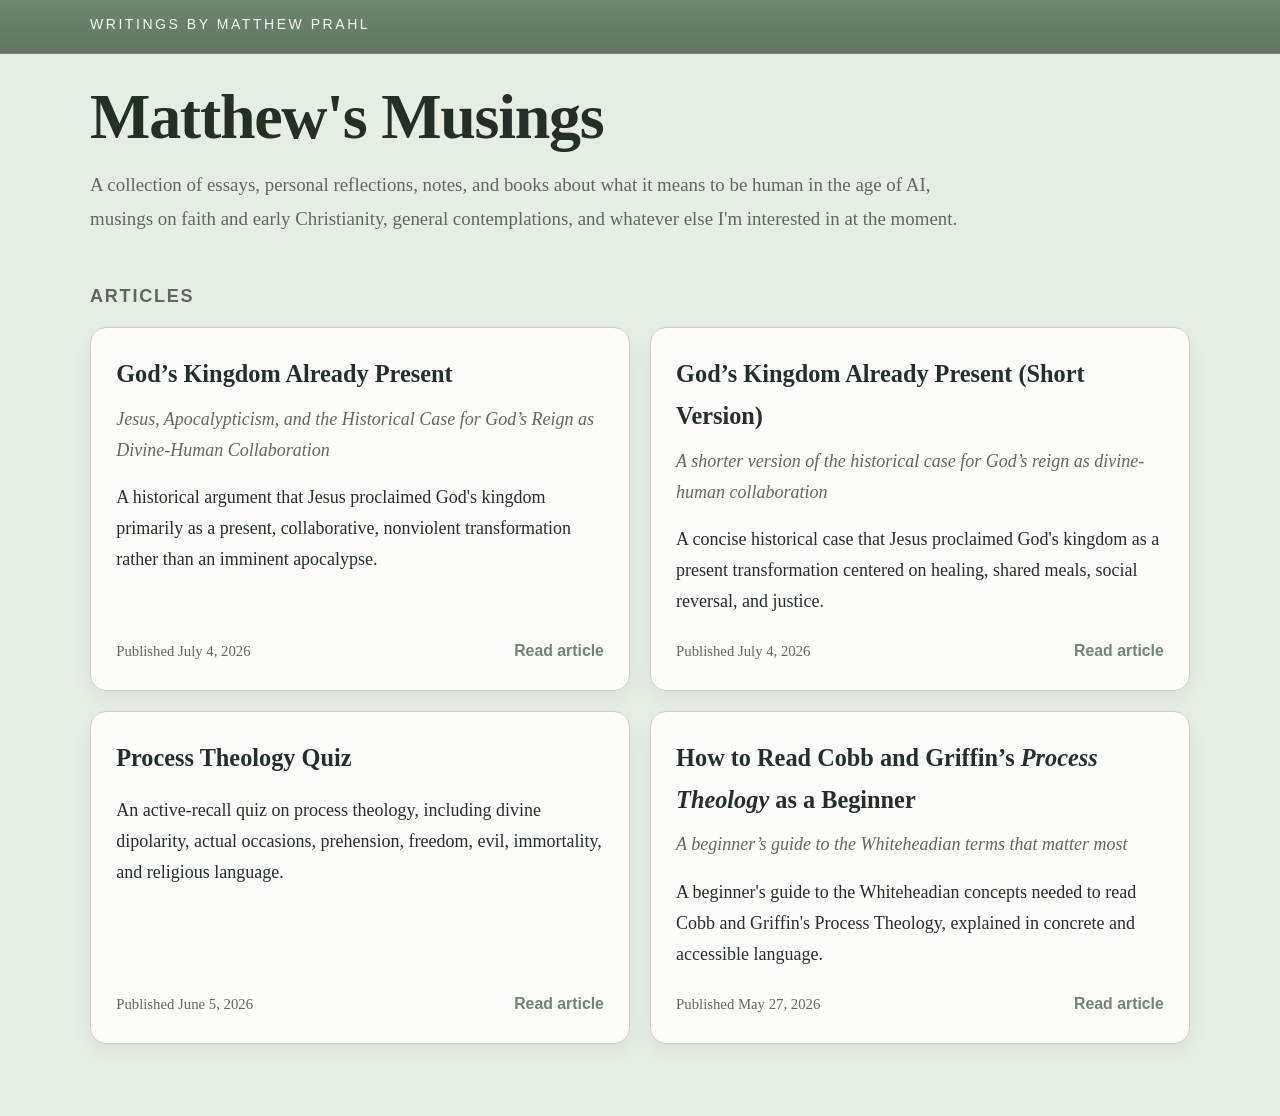
==== docs/index.html @ 1c62c640 "Initial commit Signed-off-by: mprahl <mprahl@users.noreply.github.com>" ====
<!doctype html>
<html lang="en">
  <head>
    <meta charset="utf-8">
    <meta name="viewport" content="width=device-width, initial-scale=1">
    <title>Matthew&#x27;s Musings</title>
    <meta name="description" content="A collection of essays, personal reflections, notes, and books about what it means to be human in the age of AI, musings on faith and early Christianity, general contemplations, and whatever else I&#x27;m interested in at the moment.">
    <meta property="og:title" content="Matthew&#x27;s Musings">
    <meta property="og:description" content="A collection of essays, personal reflections, notes, and books about what it means to be human in the age of AI, musings on faith and early Christianity, general contemplations, and whatever else I&#x27;m interested in at the moment.">
    <meta property="og:url" content="https://essays.mprahl.com/">
    <meta property="og:type" content="website">
    <meta property="og:site_name" content="Matthew&#x27;s Musings">
    <meta property="og:image" content="https://essays.mprahl.com/assets/social-card.png">
    <meta property="og:image:secure_url" content="https://essays.mprahl.com/assets/social-card.png">
    <meta property="og:image:type" content="image/png">
    <meta property="og:image:width" content="1200">
    <meta property="og:image:height" content="630">
    <meta property="og:image:alt" content="Matthew&#x27;s Musings">
    <meta name="twitter:card" content="summary_large_image">
    <meta name="twitter:title" content="Matthew&#x27;s Musings">
    <meta name="twitter:description" content="A collection of essays, personal reflections, notes, and books about what it means to be human in the age of AI, musings on faith and early Christianity, general contemplations, and whatever else I&#x27;m interested in at the moment.">
    <meta name="twitter:image" content="https://essays.mprahl.com/assets/social-card.png">
    <meta name="twitter:image:alt" content="Matthew&#x27;s Musings">
    <link rel="canonical" href="https://essays.mprahl.com/">
    <link rel="alternate" type="application/rss+xml" title="Matthew&#x27;s Musings" href="https://essays.mprahl.com/rss.xml">
    <link rel="stylesheet" href="assets/site.css">
  </head>
  <body>
    <header class="site-header">
      <div class="site-masthead">
        <div class="site-shell">
          <div class="eyebrow"><a class="eyebrow-link" href="/">Writings by Matthew Prahl</a></div>
        </div>
      </div>
      <div class="site-shell">
        <h1>Matthew&#x27;s Musings</h1>
        <p class="tagline">A collection of essays, personal reflections, notes, and books about what it means to be human in the age of AI, musings on faith and early Christianity, general contemplations, and whatever else I&#x27;m interested in at the moment.</p>
      </div>
    </header>
    <main class="site-shell home-grid">
      <section class="home-section">
        <h2>Articles</h2>
        <div class="essay-list">
          <a class="tile" href="essays/kingdom-of-god-essay.html">
  <h3>God&rsquo;s Kingdom Already Present</h3>
  <p class="tile-subtitle">Jesus, Apocalypticism, and the Historical Case for God&rsquo;s Reign as Divine-Human Collaboration</p>
  <p class="tile-summary">A historical argument that Jesus proclaimed God&#x27;s kingdom primarily as a present, collaborative, nonviolent transformation rather than an imminent apocalypse.</p>
  <div class="tile-footer">
    <span class="tile-meta">Published <time datetime="2026-07-04">July 4, 2026</time></span>
    <span class="tile-link">Read article</span>
  </div>
</a>
<a class="tile" href="essays/kingdom-of-god-short-essay.html">
  <h3>God&rsquo;s Kingdom Already Present (Short Version)</h3>
  <p class="tile-subtitle">A shorter version of the historical case for God&rsquo;s reign as divine-human collaboration</p>
  <p class="tile-summary">A concise historical case that Jesus proclaimed God&#x27;s kingdom as a present transformation centered on healing, shared meals, social reversal, and justice.</p>
  <div class="tile-footer">
    <span class="tile-meta">Published <time datetime="2026-07-04">July 4, 2026</time></span>
    <span class="tile-link">Read article</span>
  </div>
</a>
<a class="tile" href="essays/process-theology-quiz.html">
  <h3>Process Theology Quiz</h3>
  
  <p class="tile-summary">An active-recall quiz on process theology, including divine dipolarity, actual occasions, prehension, freedom, evil, immortality, and religious language.</p>
  <div class="tile-footer">
    <span class="tile-meta">Published <time datetime="2026-06-05">June 5, 2026</time></span>
    <span class="tile-link">Read article</span>
  </div>
</a>
<a class="tile" href="essays/how-to-read-cobb-process-theology.html">
  <h3>How to Read Cobb and Griffin&rsquo;s <em>Process Theology</em> as a Beginner</h3>
  <p class="tile-subtitle">A beginner&rsquo;s guide to the Whiteheadian terms that matter most</p>
  <p class="tile-summary">A beginner&#x27;s guide to the Whiteheadian concepts needed to read Cobb and Griffin&#x27;s Process Theology, explained in concrete and accessible language.</p>
  <div class="tile-footer">
    <span class="tile-meta">Published <time datetime="2026-05-27">May 27, 2026</time></span>
    <span class="tile-link">Read article</span>
  </div>
</a>
        </div>
      </section>
    </main>
  </body>
</html>
---- docs/assets/site.css ----
:root {
  --bg: #e5eee3;
  --surface: #f6f8f2;
  --surface-strong: #fcfdf9;
  --text: #223028;
  --muted: #5f685f;
  --border: #d4cec2;
  --accent: #6f8671;
  --accent-hover: #5a6f5c;
  --accent-soft: #d7e0d2;
  --accent-warm: #c79a7c;
  --code-bg: #f2ece2;
  --shadow: rgba(34, 48, 40, 0.08);
  --ui-font: -apple-system, BlinkMacSystemFont, "Segoe UI", sans-serif;
  --body-font: Georgia, Cambria, "Times New Roman", Times, serif;
}

* {
  box-sizing: border-box;
}

html {
  font-size: 18px;
}

body {
  margin: 0;
  color: var(--text);
  background: var(--bg);
  font-family: var(--body-font);
  line-height: 1.72;
}

a {
  color: var(--accent);
  text-decoration-thickness: 1px;
  text-underline-offset: 0.14em;
}

a:hover {
  color: var(--accent-hover);
}

img {
  max-width: 100%;
}

.site-shell {
  width: min(1100px, calc(100% - 2rem));
  margin: 0 auto;
}

.site-header {
  padding: 0 0 2rem;
}

.site-masthead {
  margin-bottom: 1.6rem;
  background: linear-gradient(180deg, #6f8671 0%, #5f755f 100%);
  box-shadow: inset 0 -1px 0 rgba(251, 248, 242, 0.16);
}

.site-masthead .site-shell {
  display: flex;
  align-items: center;
  min-height: 3rem;
}

.site-header .site-shell {
  padding-bottom: 0.5rem;
}

.site-header h1 {
  margin-top: 1.6rem;
  color: var(--text);
}

.site-masthead .eyebrow {
  display: block;
  margin-bottom: 0;
  color: #f4f7f1;
  line-height: 1;
  transform: translateY(2px);
}

.site-masthead .eyebrow-link {
  color: inherit;
  text-decoration: none;
}

.site-masthead .eyebrow-link:hover {
  color: inherit;
  text-decoration: underline;
}

.site-header .tagline {
  max-width: 50rem;
  color: var(--muted);
}

.site-header h1,
.essay-header h1 {
  margin: 0;
  font-size: clamp(2.4rem, 5vw, 3.8rem);
  line-height: 1.05;
  letter-spacing: -0.02em;
}

.eyebrow,
.nav-link,
.essay-meta,
.footer-note,
.tile-link {
  font-family: var(--ui-font);
}

.eyebrow {
  margin-bottom: 0.85rem;
  color: var(--muted);
  font-size: 0.78rem;
  letter-spacing: 0.18em;
  text-transform: uppercase;
}

.tagline {
  max-width: 50rem;
  margin: 1rem 0 0;
  color: var(--muted);
  font-size: 1.05rem;
  line-height: 1.8;
}

.home-grid {
  padding: 0 0 4rem;
}

.home-section h2 {
  margin-top: 0;
  font-size: 1rem;
  font-family: var(--ui-font);
  letter-spacing: 0.1em;
  text-transform: uppercase;
  color: var(--muted);
}

.tile p:last-child,
.essay-body > *:last-child {
  margin-bottom: 0;
}

.essay-list {
  display: grid;
  grid-template-columns: repeat(2, minmax(0, 1fr));
  gap: 1.1rem;
}

.tile {
  display: flex;
  flex-direction: column;
  padding: 1.4rem;
  background: var(--surface-strong);
  border: 1px solid var(--border);
  border-radius: 16px;
  text-decoration: none;
  box-shadow: 0 8px 24px rgba(36, 28, 24, 0.05);
  transition: transform 150ms ease, box-shadow 150ms ease, border-color 150ms ease,
    background-color 150ms ease;
}

.tile:hover {
  transform: translateY(-2px);
  background: var(--surface);
  border-color: var(--accent-soft);
  box-shadow: 0 14px 32px rgba(36, 28, 24, 0.08);
}

.tile h3 {
  margin: 0;
  font-size: 1.35rem;
  color: var(--text);
}

.tile-subtitle {
  margin: 0.5rem 0 0;
  color: var(--muted);
  font-style: italic;
}

.tile-meta {
  margin: 0;
  color: var(--muted);
  font-size: 0.82rem;
}

.tile-summary {
  margin: 0.9rem 0 0;
  color: var(--text);
}

.tile-footer {
  display: flex;
  align-items: baseline;
  justify-content: space-between;
  gap: 1rem;
  margin-top: auto;
  padding-top: 1.15rem;
}

.tile-link {
  display: inline-block;
  color: var(--accent);
  font-size: 0.88rem;
  font-weight: 600;
  white-space: nowrap;
}

.essay-page {
  padding: 1rem 0 4rem;
}

.essay-nav {
  margin-bottom: 2rem;
}

.nav-link {
  color: var(--muted);
  font-size: 0.92rem;
  text-decoration: none;
}

.nav-link:hover {
  color: var(--accent);
}

.essay-card {
  width: min(100%, 88ch);
  margin: 0 auto;
  padding: 2.5rem min(6vw, 3rem);
  background: var(--surface-strong);
  border: 1px solid var(--border);
  border-radius: 22px;
  box-shadow: 0 14px 38px var(--shadow);
}

.essay-header {
  padding-bottom: 1.75rem;
  margin-bottom: 2rem;
  border-bottom: 1px solid var(--border);
}

.essay-subtitle {
  margin: 1rem 0 0;
  color: var(--muted);
  font-size: 1.1rem;
  font-style: italic;
}

.essay-meta {
  margin-top: 1rem;
  color: var(--muted);
  font-size: 0.92rem;
}

.essay-body h2,
.essay-body h3,
.essay-body h4 {
  font-family: var(--ui-font);
  line-height: 1.25;
  letter-spacing: -0.01em;
}

.essay-body h2 {
  margin-top: 2.4rem;
  margin-bottom: 0.8rem;
  font-size: 1.45rem;
}

.essay-body h3 {
  margin-top: 1.9rem;
  margin-bottom: 0.55rem;
  font-size: 1.12rem;
}

.essay-body p,
.essay-body ul,
.essay-body ol,
.essay-body blockquote {
  margin: 1rem 0;
}

.essay-body blockquote {
  padding-left: 1rem;
  border-left: 3px solid var(--accent-warm);
  color: var(--muted);
}

.essay-body hr {
  margin: 2.2rem 0;
  border: 0;
  border-top: 1px solid var(--border);
}

.essay-body code {
  padding: 0.1rem 0.28rem;
  background: var(--code-bg);
  border-radius: 4px;
  font-size: 0.9em;
}

.essay-body pre {
  overflow-x: auto;
  padding: 1rem;
  background: var(--code-bg);
  border-radius: 10px;
}

.essay-body pre code {
  padding: 0;
  background: transparent;
}

.footer-note {
  margin-top: 2rem;
  color: var(--muted);
  font-size: 0.86rem;
}

@media (max-width: 900px) {
  .home-grid {
    padding-bottom: 3rem;
  }

  .essay-list {
    grid-template-columns: 1fr;
  }
}

@media (max-width: 640px) {
  html {
    font-size: 17px;
  }

  .site-header {
    padding-bottom: 1.6rem;
  }

  .essay-card {
    padding: 1.6rem 1.2rem;
    border-radius: 18px;
  }
}
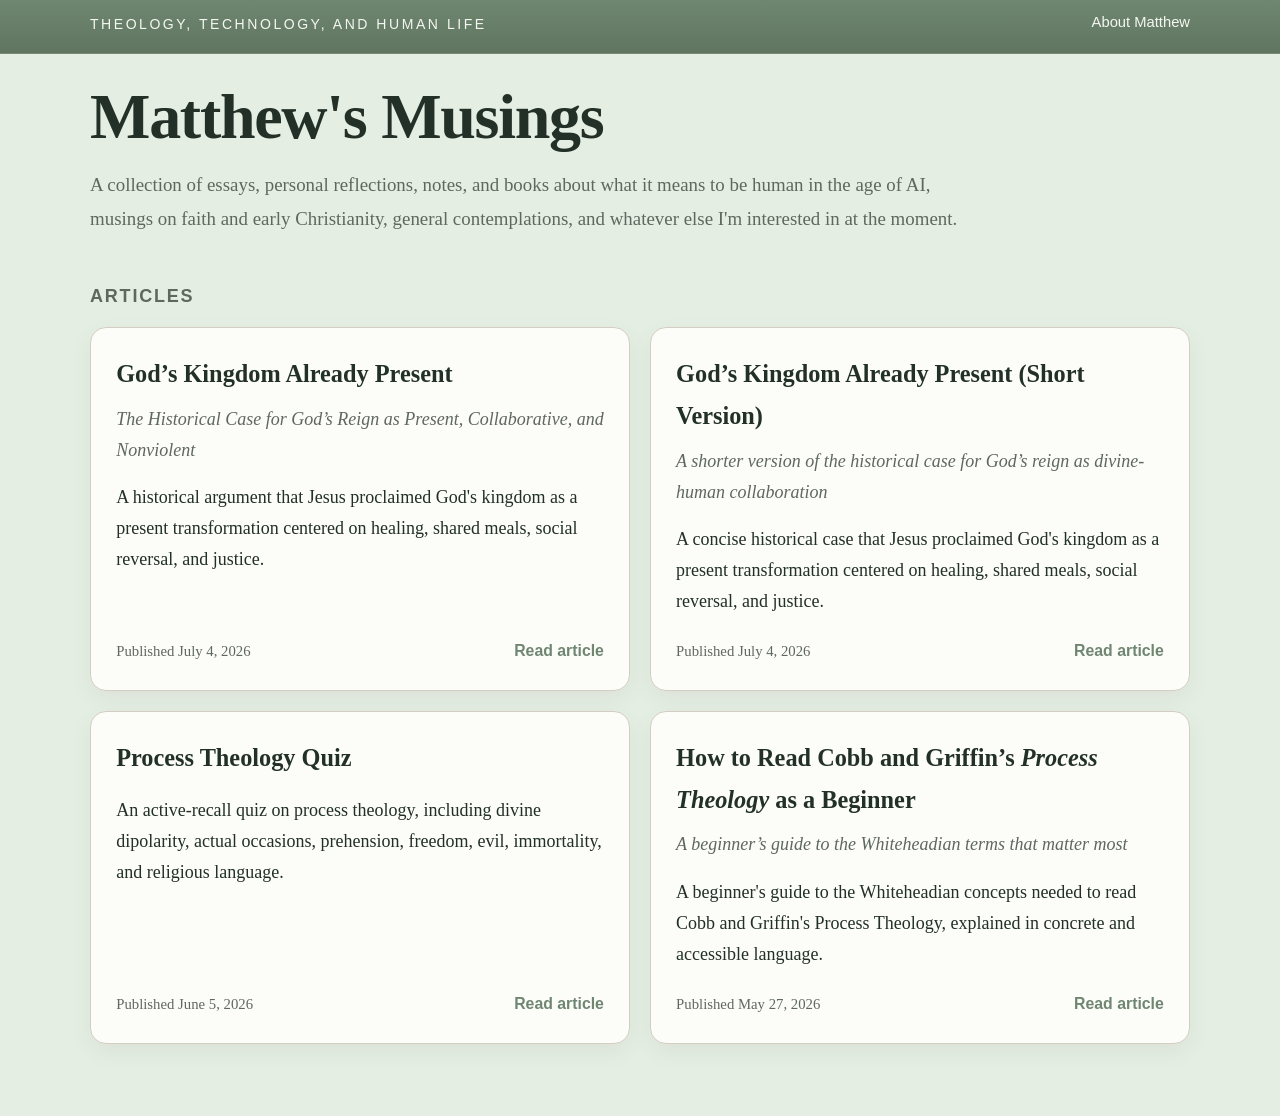
==== commit 8859ecbb: "Initial commit Signed-off-by: mprahl <mprahl@users.noreply.github.com>" ====
--- a/docs/index.html
+++ b/docs/index.html
@@ -3,9 +3,9 @@
   <head>
     <meta charset="utf-8">
     <meta name="viewport" content="width=device-width, initial-scale=1">
-    <title>Matthew&#x27;s Musings</title>
+    <title>Matthew Prahl | Essays on Theology, Technology, and Human Life</title>
     <meta name="description" content="A collection of essays, personal reflections, notes, and books about what it means to be human in the age of AI, musings on faith and early Christianity, general contemplations, and whatever else I&#x27;m interested in at the moment.">
-    <meta property="og:title" content="Matthew&#x27;s Musings">
+    <meta property="og:title" content="Matthew Prahl | Essays on Theology, Technology, and Human Life">
     <meta property="og:description" content="A collection of essays, personal reflections, notes, and books about what it means to be human in the age of AI, musings on faith and early Christianity, general contemplations, and whatever else I&#x27;m interested in at the moment.">
     <meta property="og:url" content="https://essays.mprahl.com/">
     <meta property="og:type" content="website">
@@ -17,7 +17,7 @@
     <meta property="og:image:height" content="630">
     <meta property="og:image:alt" content="Matthew&#x27;s Musings">
     <meta name="twitter:card" content="summary_large_image">
-    <meta name="twitter:title" content="Matthew&#x27;s Musings">
+    <meta name="twitter:title" content="Matthew Prahl | Essays on Theology, Technology, and Human Life">
     <meta name="twitter:description" content="A collection of essays, personal reflections, notes, and books about what it means to be human in the age of AI, musings on faith and early Christianity, general contemplations, and whatever else I&#x27;m interested in at the moment.">
     <meta name="twitter:image" content="https://essays.mprahl.com/assets/social-card.png">
     <meta name="twitter:image:alt" content="Matthew&#x27;s Musings">
@@ -29,7 +29,8 @@
     <header class="site-header">
       <div class="site-masthead">
         <div class="site-shell">
-          <div class="eyebrow"><a class="eyebrow-link" href="/">Writings by Matthew Prahl</a></div>
+          <div class="eyebrow"><a class="eyebrow-link" href="/">Theology, Technology, and Human Life</a></div>
+          <a class="masthead-about" href="/about.html">About Matthew</a>
         </div>
       </div>
       <div class="site-shell">
@@ -43,8 +44,8 @@
         <div class="essay-list">
           <a class="tile" href="essays/kingdom-of-god-essay.html">
   <h3>God&rsquo;s Kingdom Already Present</h3>
-  <p class="tile-subtitle">Jesus, Apocalypticism, and the Historical Case for God&rsquo;s Reign as Divine-Human Collaboration</p>
-  <p class="tile-summary">A historical argument that Jesus proclaimed God&#x27;s kingdom primarily as a present, collaborative, nonviolent transformation rather than an imminent apocalypse.</p>
+  <p class="tile-subtitle">The Historical Case for God&rsquo;s Reign as Present, Collaborative, and Nonviolent</p>
+  <p class="tile-summary">A historical argument that Jesus proclaimed God&#x27;s kingdom as a present transformation centered on healing, shared meals, social reversal, and justice.</p>
   <div class="tile-footer">
     <span class="tile-meta">Published <time datetime="2026-07-04">July 4, 2026</time></span>
     <span class="tile-link">Read article</span>
--- a/docs/assets/site.css
+++ b/docs/assets/site.css
@@ -63,6 +63,8 @@
 .site-masthead .site-shell {
   display: flex;
   align-items: center;
+  justify-content: space-between;
+  gap: 1.5rem;
   min-height: 3rem;
 }
 
@@ -93,6 +95,19 @@
   text-decoration: underline;
 }
 
+.masthead-about {
+  flex: 0 0 auto;
+  color: #f4f7f1;
+  font-family: var(--ui-font);
+  font-size: 0.82rem;
+  text-decoration: none;
+}
+
+.masthead-about:hover {
+  color: #f4f7f1;
+  text-decoration: underline;
+}
+
 .site-header .tagline {
   max-width: 50rem;
   color: var(--muted);
@@ -132,6 +147,58 @@
 
 .home-grid {
   padding: 0 0 4rem;
+}
+
+.about-page {
+  padding: 1.5rem 0 5rem;
+}
+
+.about-layout {
+  display: grid;
+  grid-template-columns: minmax(220px, 300px) minmax(0, 42rem);
+  gap: clamp(2rem, 6vw, 5rem);
+  align-items: start;
+  justify-content: center;
+}
+
+.about-portrait {
+  display: block;
+  width: 100%;
+  height: auto;
+  border: 4px solid var(--surface-strong);
+  border-radius: 8px;
+  outline: 1px solid var(--border);
+  box-shadow: 0 12px 30px var(--shadow);
+}
+
+.about-kicker {
+  margin: 0 0 0.65rem;
+  color: var(--muted);
+  font-family: var(--ui-font);
+  font-size: 0.78rem;
+  letter-spacing: 0.12em;
+  text-transform: uppercase;
+}
+
+.about-copy h1 {
+  margin: 0 0 1.5rem;
+  font-size: clamp(2.4rem, 5vw, 3.8rem);
+  line-height: 1.05;
+}
+
+.about-copy p {
+  margin: 1rem 0;
+}
+
+.about-links {
+  display: flex;
+  flex-wrap: wrap;
+  gap: 0.75rem 1.5rem;
+  margin-top: 1.75rem;
+  padding-top: 1.25rem;
+  border-top: 1px solid var(--border);
+  font-family: var(--ui-font);
+  font-size: 0.92rem;
 }
 
 .home-section h2 {
@@ -348,4 +415,30 @@
     padding: 1.6rem 1.2rem;
     border-radius: 18px;
   }
-}
+
+  .site-masthead .site-shell {
+    gap: 0.75rem;
+  }
+
+  .site-masthead .eyebrow {
+    letter-spacing: 0.1em;
+  }
+
+  .about-page {
+    padding-top: 0.5rem;
+  }
+
+  .about-layout {
+    grid-template-columns: 1fr;
+  }
+
+  .about-portrait {
+    width: min(70vw, 280px);
+    margin-inline: auto;
+  }
+
+  .about-kicker,
+  .about-copy h1 {
+    text-align: center;
+  }
+}
